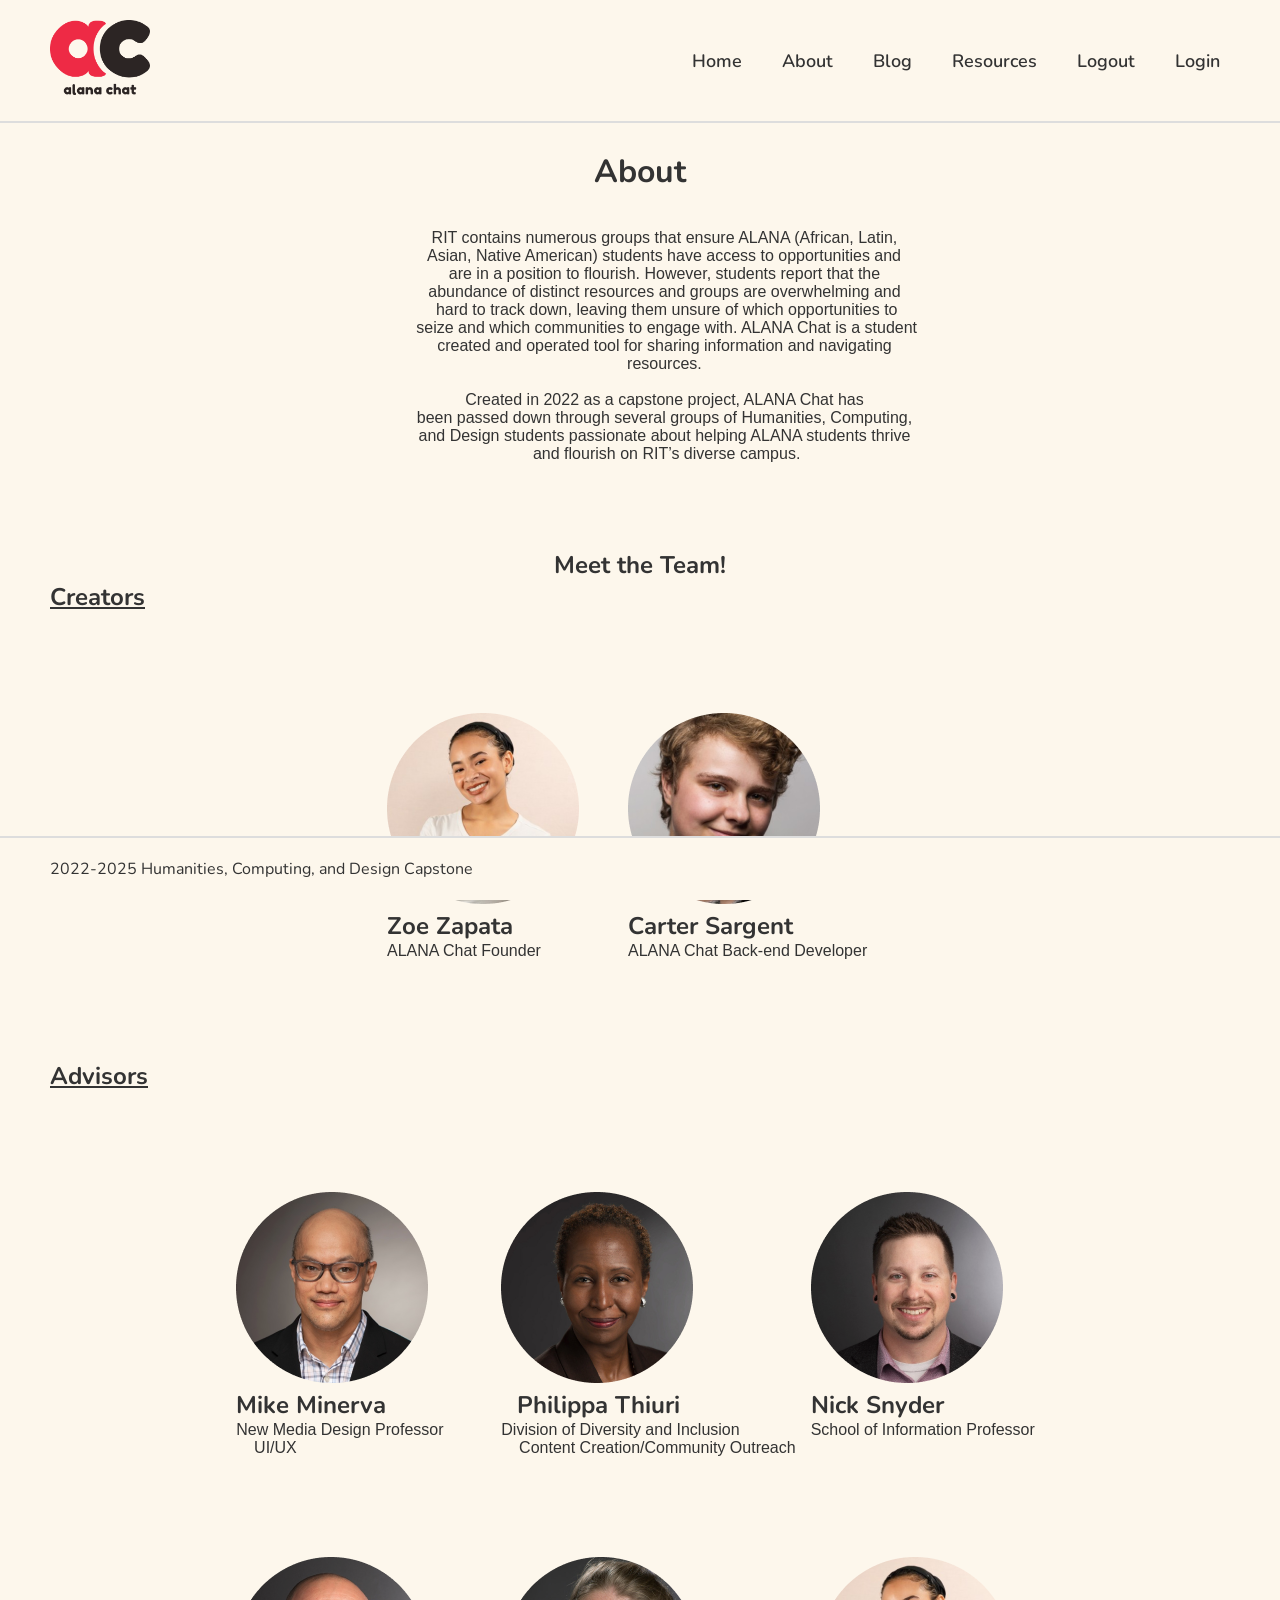
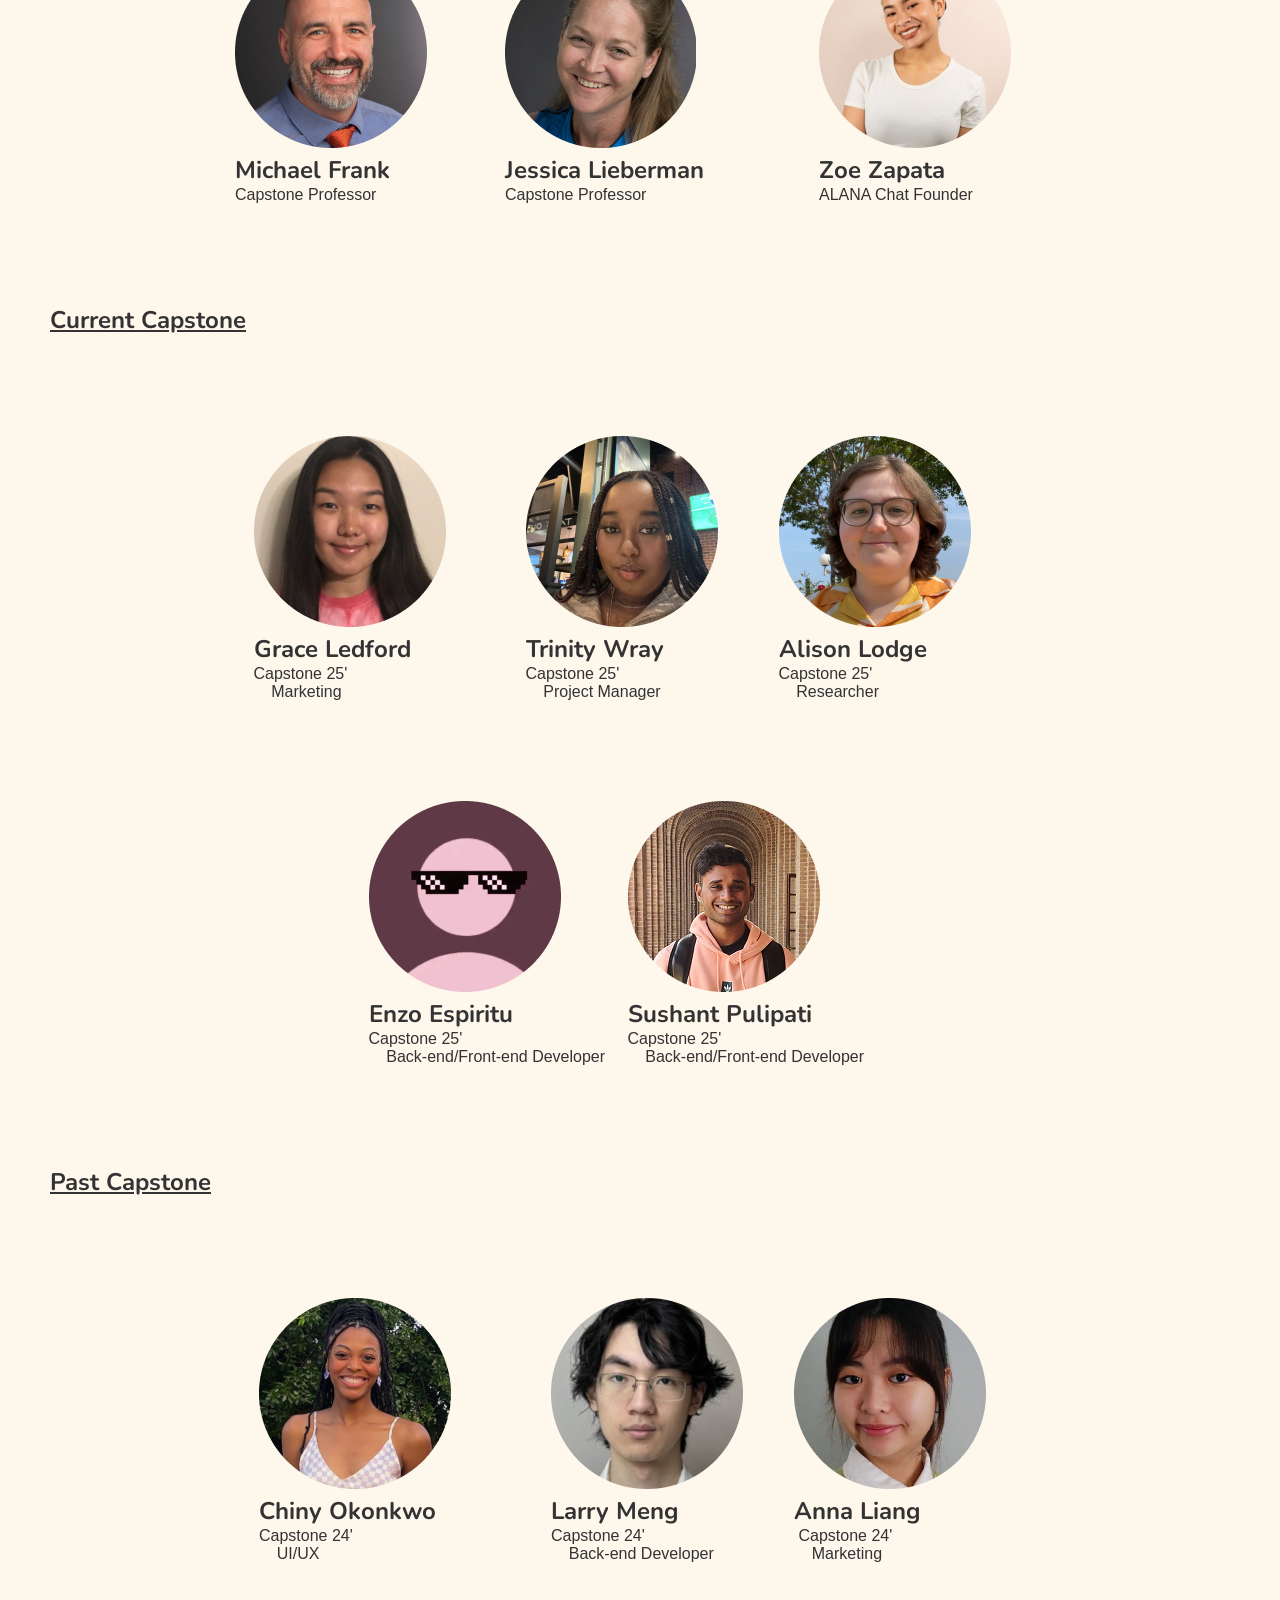
==== about.html @ 31219cce "adding working repository" ====
<!DOCTYPE html>
<html lang="en">
<head>
    <meta charset="UTF-8">
    <title>ALANA Chat: About</title>
    <link rel="stylesheet" href="assets/css/styles.css">
    <div id="header"></div>
    <script>
        fetch('header.php')
            .then(response => response.text())
            .then(data => document.getElementById('header').innerHTML = data);
    </script>
</head>

<body>
    <div class="about-top">

        <h1>About</h1>
        
        <pre><p>

            RIT contains numerous groups that ensure ALANA (African, Latin, 
            Asian, Native American) students have access to opportunities and 
            are in a position to flourish. However, students report that the 
            abundance of distinct resources and groups are overwhelming and 
            hard to track down, leaving them unsure of which opportunities to
             seize and which communities to engage with. ALANA Chat is a student 
            created and operated tool for sharing information and navigating 
            resources. </br>
            Created in 2022 as a capstone project, ALANA Chat has 
            been passed down through several groups of Humanities, Computing, 
            and Design students passionate about helping ALANA students thrive 
            and flourish on RIT’s diverse campus.

        </p></pre>

        <h2>
            Meet the Team!
        </h2>
    </div>

    <div class="about">
        <h2 id="headnames">Creators</h2>
        <div id="container">
            <div>
                <img src="assets/img/zoe.png" alt="Zoe Zapata">
                <h2>Zoe Zapata</h2>
                <pre>ALANA Chat Founder</pre>
            </div>
            <div>
                <img src="assets/img/carter.png" alt="Carter Sargent">
                <h2>Carter Sargent</h2>
                <pre>ALANA Chat Back-end Developer</pre>
            </div>
        </div>

        <h2 id="headnames">Advisors</h2>
        <div id="container">
            <div>
                <img src="assets/img/minerva.png" alt="Mike Minerva">
                <h2>Mike Minerva</h2>
                <pre>New Media Design Professor
    UI/UX</pre>
            </div>

            <div>
                <img src="assets/img/thiuri.png" alt="Philippa Thiuri">
                <h2>Philippa Thiuri</h2>
                <pre>Division of Diversity and Inclusion
    Content Creation/Community Outreach</pre>
            </div>

            <div>
                <img src="assets/img/snyder.png" alt="Nick Snyder">
                <h2>Nick Snyder</h2>
                <pre>School of Information Professor</pre>
            </div>
            
        </div>

        <div id="container">
            <div>
                <img src="assets/img/frank.png" alt="Michael Frank">
                <h2>Michael Frank</h2>
                <pre>Capstone Professor</pre>
            </div>

            <div>
                <img src="assets/img/jess.png" alt="Jessica Lieberman">
                <h2>Jessica Lieberman</h2>
                <pre>Capstone Professor</pre>
            </div>

            <div>
                <img src="assets/img/zoe.png" alt="Zoe Zapata">
                <h2>Zoe Zapata</h2>
                <pre>ALANA Chat Founder</pre>
            </div>
        </div>

        <h2 id="headnames">Current Capstone</h2>
        <div id="container">
            <div>
                <img src="assets/img/grace.png" alt="Grace Ledford">
                <h2>Grace Ledford</h2>
                <pre>Capstone 25'
    Marketing</pre>
            </div>

            <div>
                <img src="assets/img/rin.png" alt="Trinity Wray">
                <h2>Trinity Wray</h2>
                <pre>Capstone 25'
    Project Manager</pre>
            </div>

            <div>
                <img src="assets/img/ali.png" alt="Alison Lodge">
                <h2>Alison Lodge</h2>
                <pre>Capstone 25'
    Researcher</pre>
            </div>
        </div>

        <div id="container">
            <div>
                <img src="assets/img/filler.png" alt="filler">
                <h2>Enzo Espiritu</h2>
                <pre>Capstone 25'
    Back-end/Front-end Developer</pre>
            </div>
            
            <div>
                <img src="assets/img/sushant.png" alt="filler">
                <h2>Sushant Pulipati</h2>
                <pre>Capstone 25'
    Back-end/Front-end Developer</pre>
            </div>
        </div>

        <h2 id="headnames">Past Capstone</h2>
        <div id="container">
            <div>
                <img src="assets/img/chiny.png" alt="Chiny Okonkwo">
                <h2>Chiny Okonkwo</h2>
                <pre>Capstone 24'
    UI/UX</pre>
            </div>
            <div>
                <img src="assets/img/larry.png" alt="Larry Meng">
                <h2>Larry Meng</h2>
                <pre>Capstone 24'
    Back-end Developer</pre>
            </div>
            <div> 
                <img src="assets/img/anna.png" alt="Anna Liang">
                <h2>Anna Liang</h2>
                <pre> Capstone 24'
    Marketing</pre>
            </div>
        </div>
    </div>
</body>
    <!-- Footer -->
    <div id="footer"></div>
    <script>
        fetch('footer.html')
            .then(response => response.text())
            .then(data => document.getElementById('footer').innerHTML = data);
    </script>
</html>
---- assets/css/styles.css ----
/* Import Nunito Font */
@import url('https://fonts.googleapis.com/css2?family=Nunito:wght@300;400;600;700&display=swap');

/* Reset Styles */
* {
    margin: 0;
    padding: 0;
    box-sizing: border-box;
}

body {
    font-family: 'Nunito', sans-serif;
    background-color: #fdf7ec;
    color: #333;
    display: flex;
    flex-direction: column;
    min-height: 100vh;
}

/* Background Layer */
.background {
    position: absolute;
    top: 0;
    left: 0;
    width: 100%;
    height: 100vh;
    background-image: url('../img/background.jpg');
    background-repeat: no-repeat;
    background-size: cover;
    background-position: center;
    z-index: -1;
}

/* Header & Footer Styles */
header, footer {
    display: flex;
    justify-content: space-between;
    align-items: center;
    padding: 20px 50px;
    background-color: #fdf7ec;
    width: 100%;
    position: fixed;
    z-index: 1000;
}

header {
    top: 0;
    border-bottom: 2px solid #ddd;
}

footer {
    bottom: 0;
    border-top: 2px solid #ddd;
}

/* Logo Styling */
.logo {
    max-width: 150px;
}

.logo img {
    width: 100px;
    height: auto;
}

/* Navigation Styles */
nav ul, .footer-nav ul {
    list-style: none;
    display: flex;
    gap: 20px;
    margin: 0;
    padding: 0;
}

nav ul li, .footer-nav ul li {
    display: inline;
}

nav ul li a, .footer-nav ul li a {
    text-decoration: none;
    color: #333;
    font-size: 18px;
    font-weight: 600;
    padding: 5px 10px;
    transition: color 0.3s;
}

nav ul li a.active, nav ul li a:hover, .footer-nav ul li a:hover {
    color: #e63946;
    border-bottom: 2px solid #e63946;
}

/* Intro Section */
.intro {
    display: flex;
    flex-direction: column;
    align-items: center;
    justify-content: center;
    text-align: center;
    height: 75vh;
    color: white;
    position: relative;
    z-index: 2;
    background: transparent;
}

.intro h1 {
    font-size: 48px;
    font-weight: 700;
    color: #ee2a45;
}

.intro p {
    font-size: 20px;
    margin-bottom: 20px;
    font-weight: 400;
}

.intro button {
    background-color: #e63946;
    color: white;
    border: none;
    padding: 12px 24px;
    font-size: 18px;
    cursor: pointer;
    border-radius: 5px;
    transition: background 0.3s;
}

.intro button:hover {
    background-color: #c92d36;
}

/* Explore Resources Section */
.section-white {
    background-color: #fdf7ec;
    padding: 120px 15%;
    text-align: center;
    box-shadow: 0px 4px 10px rgba(0, 0, 0, 0.1);
}

.section-white p {
    font-size: 20px;
    line-height: 1.8;
    max-width: 900px;
    text-align: left;
    margin: 0 auto 30px auto;
}

.section-white button {
    background-color: darkorange;
    color: white;
    border: none;
    padding: 15px 30px;
    text-align: left;
    font-size: 20px;
    font-weight: 600;
    cursor: pointer;
    border-readius: 10px;
    transition: background 0.3s;
}

.section-white button:hover {
    background-color: #e76a3f;
}

/* Section Styling */
.section-block {
    display: flex;
    justify-content: space-between;
    padding: 120px 10%;
    text-align: left;
    background: linear-gradient(90deg, #C34A8D, #F98D32); /* Smooth transition */
    margin-bottom: 50px;
}


.section-block .text-box {
    flex: 1;
    max-width: 500px;
    padding: 40px;
    color: white;
}

.section-block h2 {
    font-size: 28px;
    font-weight: 700;
    margin-bottom: 15px;
}

.section-block p {
    font-size: 18px;
    line-height: 1.8;
}

/* Add Resource Section */
.add-resource-section {
    background-color: #fdf7ec;
    text-align: center;
    padding: 100px 15%;
}

.add-resource-section h3 {
    font-size: 32px;
    font-weight: 700;
    color: #773b62;
    margin-bottom: 20px;
}

.add-resource-section button {
    background-color: darkorange;
    color: white;
    border: none;
    padding: 15px 30px;
    text-align: left;
    font-size: 20px;
    font-weight: 600;
    cursor: pointer;
    border-radius: 10px;
    transition: background 0.3s;
}

.add-resource-section button:hover {
    background-color: #e76a3f;
    transform: scale(1.05);
}

/* Info Section */
.info-section {
    display: flex;
    justify-content: space-between;
    padding: 120px 10%;
    background-color: #fdf7ec;
    gap: 50px;
}

.info-box {
    flex: 1;
    max-width: 600px;
}

.info-box h2 {
    font-size: 32px;
    font-weight: 700;
    color: #773b62;
    margin-bottom: 15px;
}

.info-box p {
    font-size: 18px;
    line-height: 1.8;
    color: #333;
}

/*About page styling*/
.about-top {
    position: relative;
    top: 150px;
}

.about-top h1, h2, pre {
    text-align: center;
}

.about-top pre{
    font-family: 'Franklin Gothic Medium', 'Arial Narrow', Arial, sans-serif;
}

.about {
    position: relative;
    top: 100px;
}

.about h1, h2 {
    padding: 50px;
}

.about h2 {
    position: relative;
    top: -50px;
    left: -50px;
}

.about pre {
    position: relative;
    top: -100px;
    font-family: 'Franklin Gothic Medium', 'Arial Narrow', Arial, sans-serif;
    text-align: left;
}

.about image {
    position: relative;
    top: -50px;
    left: 500px;
}

#container {
    justify-content: center;
    gap: 15px;
    display: flex;
    flex-wrap: wrap;
 }

 #headnames {
    text-align: left;
    padding-left: 100px;
    text-decoration-line: underline;
 }
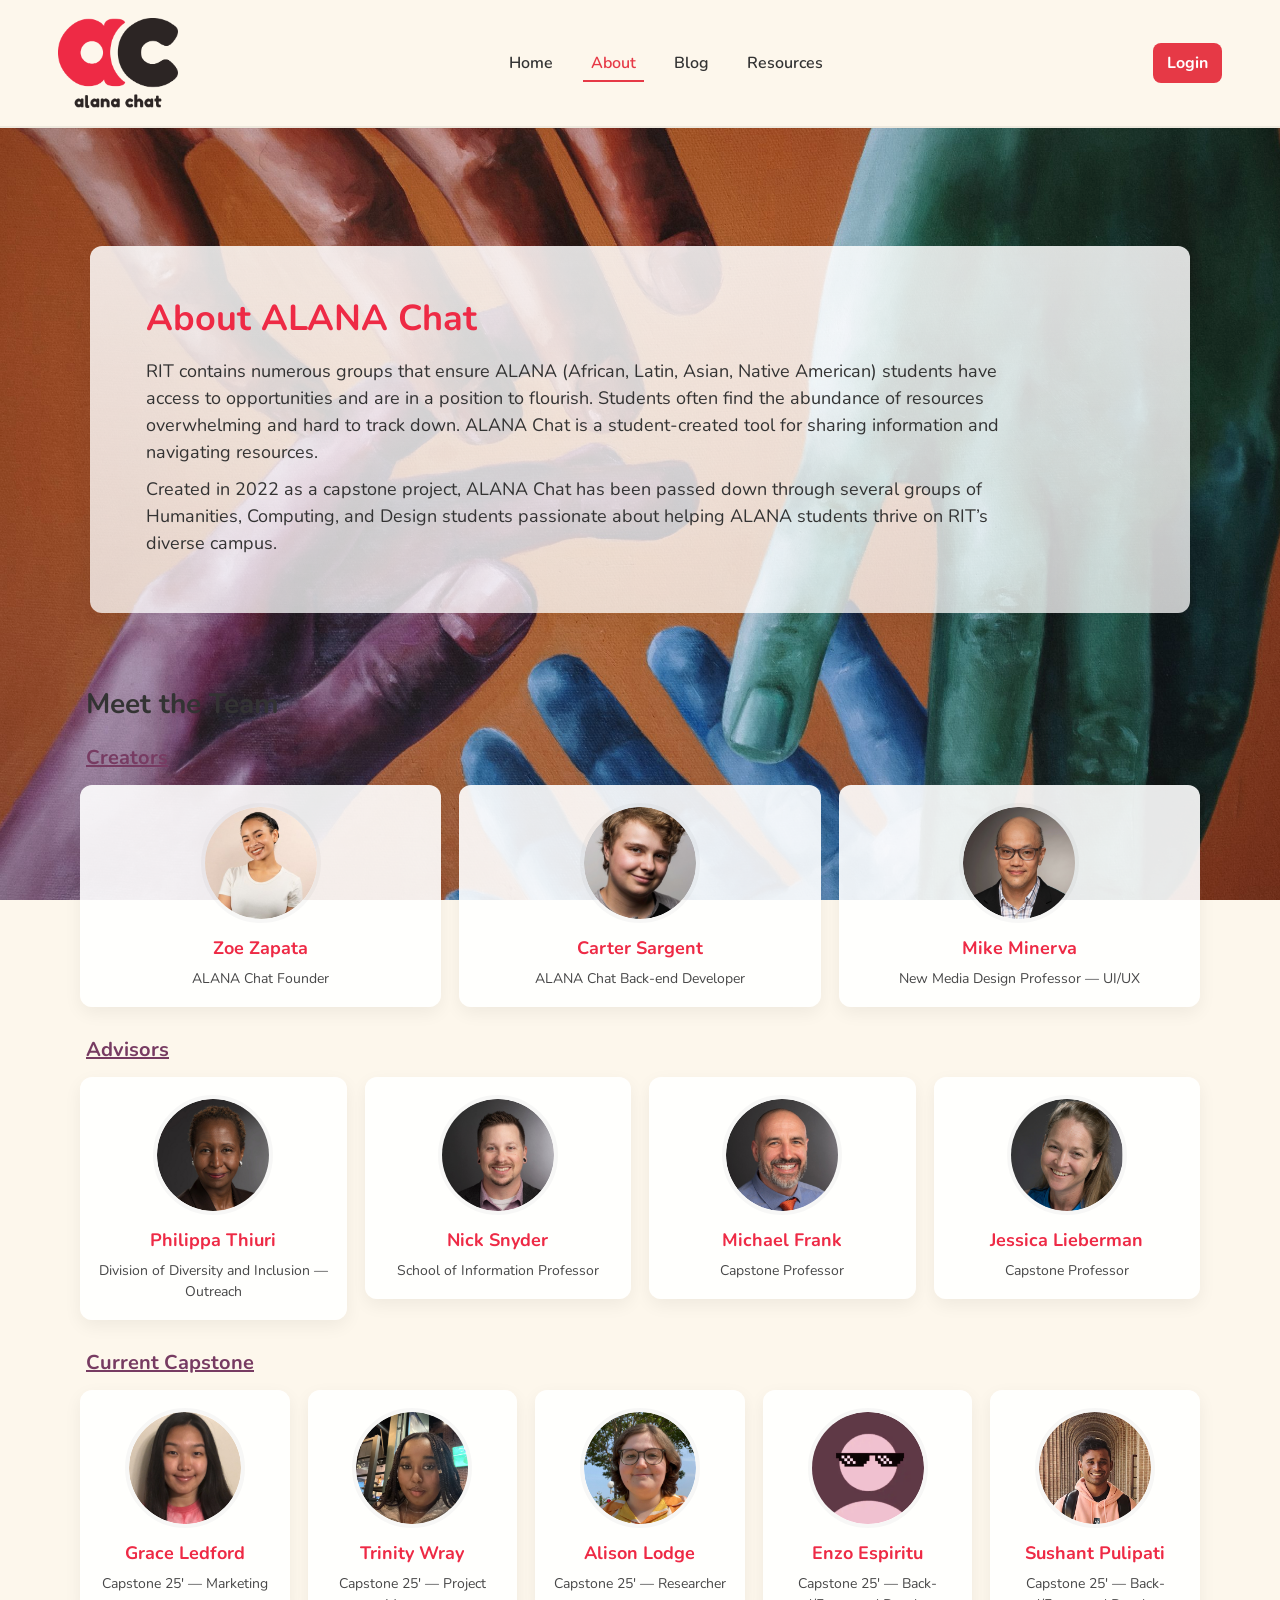
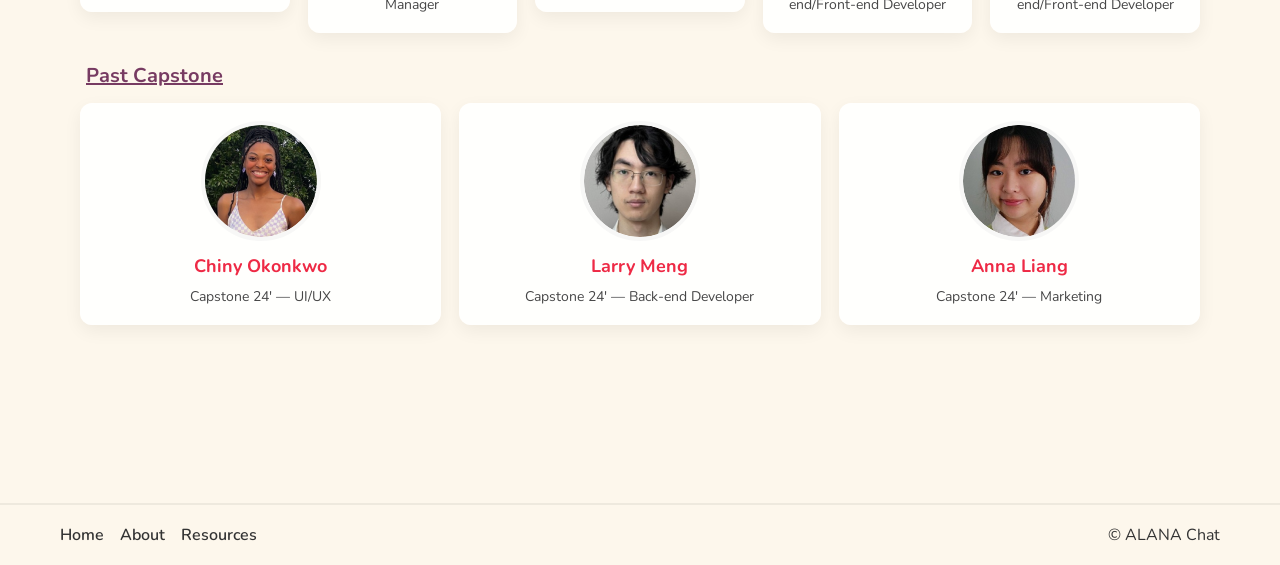
==== commit a951e234: "redesigning about page" ====
--- a/about.html
+++ b/about.html
@@ -1,171 +1,211 @@
 <!DOCTYPE html>
 <html lang="en">
 <head>
-    <meta charset="UTF-8">
-    <title>ALANA Chat: About</title>
-    <link rel="stylesheet" href="assets/css/styles.css">
-    <div id="header"></div>
-    <script>
-        fetch('header.php')
-            .then(response => response.text())
-            .then(data => document.getElementById('header').innerHTML = data);
-    </script>
+  <meta charset="utf-8" />
+  <meta name="viewport" content="width=device-width,initial-scale=1" />
+  <title>ALANA Chat · About</title>
+  <link rel="stylesheet" href="assets/css/styles.css" />
 </head>
 
 <body>
-    <div class="about-top">
-
-        <h1>About</h1>
-        
-        <pre><p>
-
-            RIT contains numerous groups that ensure ALANA (African, Latin, 
-            Asian, Native American) students have access to opportunities and 
-            are in a position to flourish. However, students report that the 
-            abundance of distinct resources and groups are overwhelming and 
-            hard to track down, leaving them unsure of which opportunities to
-             seize and which communities to engage with. ALANA Chat is a student 
-            created and operated tool for sharing information and navigating 
-            resources. </br>
-            Created in 2022 as a capstone project, ALANA Chat has 
-            been passed down through several groups of Humanities, Computing, 
-            and Design students passionate about helping ALANA students thrive 
-            and flourish on RIT’s diverse campus.
-
-        </p></pre>
-
-        <h2>
-            Meet the Team!
-        </h2>
+  <!-- Header (kept as dynamic include) -->
+  <header class="site-header" role="banner">
+    <div class="header-inner">
+      <div class="logo">
+        <img src="assets/img/logo.png" alt="ALANA Chat logo" />
+      </div>
+
+      <nav class="main-nav" role="navigation" aria-label="Main">
+        <ul>
+          <li><a href="index.html">Home</a></li>
+          <li><a class="active" href="about.html">About</a></li>
+          <li><a href="blog.html">Blog</a></li>
+          <li><a href="resources.html">Resources</a></li>
+        </ul>
+      </nav>
+
+      <div class="header-actions">
+        <a class="btn-login" href="login.html">Login</a>
+      </div>
     </div>
-
-    <div class="about">
-        <h2 id="headnames">Creators</h2>
-        <div id="container">
-            <div>
-                <img src="assets/img/zoe.png" alt="Zoe Zapata">
-                <h2>Zoe Zapata</h2>
-                <pre>ALANA Chat Founder</pre>
-            </div>
-            <div>
-                <img src="assets/img/carter.png" alt="Carter Sargent">
-                <h2>Carter Sargent</h2>
-                <pre>ALANA Chat Back-end Developer</pre>
-            </div>
-        </div>
-
-        <h2 id="headnames">Advisors</h2>
-        <div id="container">
-            <div>
-                <img src="assets/img/minerva.png" alt="Mike Minerva">
-                <h2>Mike Minerva</h2>
-                <pre>New Media Design Professor
-    UI/UX</pre>
-            </div>
-
-            <div>
-                <img src="assets/img/thiuri.png" alt="Philippa Thiuri">
-                <h2>Philippa Thiuri</h2>
-                <pre>Division of Diversity and Inclusion
-    Content Creation/Community Outreach</pre>
-            </div>
-
-            <div>
-                <img src="assets/img/snyder.png" alt="Nick Snyder">
-                <h2>Nick Snyder</h2>
-                <pre>School of Information Professor</pre>
-            </div>
-            
-        </div>
-
-        <div id="container">
-            <div>
-                <img src="assets/img/frank.png" alt="Michael Frank">
-                <h2>Michael Frank</h2>
-                <pre>Capstone Professor</pre>
-            </div>
-
-            <div>
-                <img src="assets/img/jess.png" alt="Jessica Lieberman">
-                <h2>Jessica Lieberman</h2>
-                <pre>Capstone Professor</pre>
-            </div>
-
-            <div>
-                <img src="assets/img/zoe.png" alt="Zoe Zapata">
-                <h2>Zoe Zapata</h2>
-                <pre>ALANA Chat Founder</pre>
-            </div>
-        </div>
-
-        <h2 id="headnames">Current Capstone</h2>
-        <div id="container">
-            <div>
-                <img src="assets/img/grace.png" alt="Grace Ledford">
-                <h2>Grace Ledford</h2>
-                <pre>Capstone 25'
-    Marketing</pre>
-            </div>
-
-            <div>
-                <img src="assets/img/rin.png" alt="Trinity Wray">
-                <h2>Trinity Wray</h2>
-                <pre>Capstone 25'
-    Project Manager</pre>
-            </div>
-
-            <div>
-                <img src="assets/img/ali.png" alt="Alison Lodge">
-                <h2>Alison Lodge</h2>
-                <pre>Capstone 25'
-    Researcher</pre>
-            </div>
-        </div>
-
-        <div id="container">
-            <div>
-                <img src="assets/img/filler.png" alt="filler">
-                <h2>Enzo Espiritu</h2>
-                <pre>Capstone 25'
-    Back-end/Front-end Developer</pre>
-            </div>
-            
-            <div>
-                <img src="assets/img/sushant.png" alt="filler">
-                <h2>Sushant Pulipati</h2>
-                <pre>Capstone 25'
-    Back-end/Front-end Developer</pre>
-            </div>
-        </div>
-
-        <h2 id="headnames">Past Capstone</h2>
-        <div id="container">
-            <div>
-                <img src="assets/img/chiny.png" alt="Chiny Okonkwo">
-                <h2>Chiny Okonkwo</h2>
-                <pre>Capstone 24'
-    UI/UX</pre>
-            </div>
-            <div>
-                <img src="assets/img/larry.png" alt="Larry Meng">
-                <h2>Larry Meng</h2>
-                <pre>Capstone 24'
-    Back-end Developer</pre>
-            </div>
-            <div> 
-                <img src="assets/img/anna.png" alt="Anna Liang">
-                <h2>Anna Liang</h2>
-                <pre> Capstone 24'
-    Marketing</pre>
-            </div>
-        </div>
+  </header>
+
+  <!-- Decorative background layer (keeps existing background image) -->
+  <div class="background" aria-hidden="true"></div>
+
+  <!-- Main content -->
+  <main id="main" class="site-main" role="main">
+    <!-- Hero / Intro -->
+    <section class="about-hero">
+      <div class="hero-inner">
+        <h1>About ALANA Chat</h1>
+        <p class="lead">
+          RIT contains numerous groups that ensure ALANA (African, Latin, Asian,
+          Native American) students have access to opportunities and are in a
+          position to flourish. Students often find the abundance of resources
+          overwhelming and hard to track down. ALANA Chat is a student-created
+          tool for sharing information and navigating resources.
+        </p>
+        <p class="lead small">
+          Created in 2022 as a capstone project, ALANA Chat has been passed down
+          through several groups of Humanities, Computing, and Design students
+          passionate about helping ALANA students thrive on RIT’s diverse campus.
+        </p>
+      </div>
+    </section>
+
+    <!-- Meet the Team -->
+    <section class="team-section" aria-labelledby="meet-team">
+      <div class="section-inner">
+        <h2 id="meet-team">Meet the Team</h2>
+
+        <!-- Creators -->
+        <div class="team-group">
+          <h3 class="group-title">Creators</h3>
+          <div class="cards-grid">
+            <article class="profile-card">
+              <img src="assets/img/zoe.png" alt="Zoe Zapata" />
+              <h4>Zoe Zapata</h4>
+              <p class="role">ALANA Chat Founder</p>
+            </article>
+
+            <article class="profile-card">
+              <img src="assets/img/carter.png" alt="Carter Sargent" />
+              <h4>Carter Sargent</h4>
+              <p class="role">ALANA Chat Back-end Developer</p>
+            </article>
+
+            <article class="profile-card">
+              <img src="assets/img/minerva.png" alt="Mike Minerva" />
+              <h4>Mike Minerva</h4>
+              <p class="role">New Media Design Professor — UI/UX</p>
+            </article>
+          </div>
+        </div>
+
+        <!-- Advisors -->
+        <div class="team-group">
+          <h3 class="group-title">Advisors</h3>
+          <div class="cards-grid">
+            <article class="profile-card">
+              <img src="assets/img/thiuri.png" alt="Philippa Thiuri" />
+              <h4>Philippa Thiuri</h4>
+              <p class="role">Division of Diversity and Inclusion — Outreach</p>
+            </article>
+
+            <article class="profile-card">
+              <img src="assets/img/snyder.png" alt="Nick Snyder" />
+              <h4>Nick Snyder</h4>
+              <p class="role">School of Information Professor</p>
+            </article>
+
+            <article class="profile-card">
+              <img src="assets/img/frank.png" alt="Michael Frank" />
+              <h4>Michael Frank</h4>
+              <p class="role">Capstone Professor</p>
+            </article>
+
+            <article class="profile-card">
+              <img src="assets/img/jess.png" alt="Jessica Lieberman" />
+              <h4>Jessica Lieberman</h4>
+              <p class="role">Capstone Professor</p>
+            </article>
+          </div>
+        </div>
+
+        <!-- Current Capstone -->
+        <div class="team-group">
+          <h3 class="group-title">Current Capstone</h3>
+          <div class="cards-grid">
+            <article class="profile-card">
+              <img src="assets/img/grace.png" alt="Grace Ledford" />
+              <h4>Grace Ledford</h4>
+              <p class="role">Capstone 25' — Marketing</p>
+            </article>
+
+            <article class="profile-card">
+              <img src="assets/img/rin.png" alt="Trinity Wray" />
+              <h4>Trinity Wray</h4>
+              <p class="role">Capstone 25' — Project Manager</p>
+            </article>
+
+            <article class="profile-card">
+              <img src="assets/img/ali.png" alt="Alison Lodge" />
+              <h4>Alison Lodge</h4>
+              <p class="role">Capstone 25' — Researcher</p>
+            </article>
+
+            <article class="profile-card">
+              <img src="assets/img/filler.png" alt="Enzo Espiritu" />
+              <h4>Enzo Espiritu</h4>
+              <p class="role">Capstone 25' — Back-end/Front-end Developer</p>
+            </article>
+
+            <article class="profile-card">
+              <img src="assets/img/sushant.png" alt="Sushant Pulipati" />
+              <h4>Sushant Pulipati</h4>
+              <p class="role">Capstone 25' — Back-end/Front-end Developer</p>
+            </article>
+          </div>
+        </div>
+
+        <!-- Past Capstone -->
+        <div class="team-group">
+          <h3 class="group-title">Past Capstone</h3>
+          <div class="cards-grid">
+            <article class="profile-card">
+              <img src="assets/img/chiny.png" alt="Chiny Okonkwo" />
+              <h4>Chiny Okonkwo</h4>
+              <p class="role">Capstone 24' — UI/UX</p>
+            </article>
+
+            <article class="profile-card">
+              <img src="assets/img/larry.png" alt="Larry Meng" />
+              <h4>Larry Meng</h4>
+              <p class="role">Capstone 24' — Back-end Developer</p>
+            </article>
+
+            <article class="profile-card">
+              <img src="assets/img/anna.png" alt="Anna Liang" />
+              <h4>Anna Liang</h4>
+              <p class="role">Capstone 24' — Marketing</p>
+            </article>
+          </div>
+        </div>
+      </div>
+    </section>
+  </main>
+
+  <!-- Footer (kept as dynamic include) -->
+  <footer class="site-footer" role="contentinfo">
+    <div class="footer-inner">
+      <nav class="footer-nav" aria-label="Footer">
+        <ul>
+          <li><a href="index.html">Home</a></li>
+          <li><a href="about.html">About</a></li>
+          <li><a href="resources.html">Resources</a></li>
+        </ul>
+      </nav>
+      <p class="copyright">© ALANA Chat</p>
     </div>
+  </footer>
+
+  <!-- Dynamic includes (kept as original approach) -->
+  <script>
+    fetch('header.php')
+      .then(r => r.text())
+      .then(html => {
+        /* If you want to keep server-side header include, you can remove the static header above.
+           This script is left intentionally to match your original approach. */
+      });
+  </script>
+
+  <script>
+    fetch('footer.html')
+      .then(r => r.text())
+      .then(html => {
+        /* same note as header */
+      });
+  </script>
 </body>
-    <!-- Footer -->
-    <div id="footer"></div>
-    <script>
-        fetch('footer.html')
-            .then(response => response.text())
-            .then(data => document.getElementById('footer').innerHTML = data);
-    </script>
 </html>
--- a/assets/css/styles.css
+++ b/assets/css/styles.css
@@ -1,308 +1,200 @@
 /* Import Nunito Font */
 @import url('https://fonts.googleapis.com/css2?family=Nunito:wght@300;400;600;700&display=swap');
 
-/* Reset Styles */
-* {
-    margin: 0;
-    padding: 0;
-    box-sizing: border-box;
-}
-
-body {
-    font-family: 'Nunito', sans-serif;
-    background-color: #fdf7ec;
-    color: #333;
-    display: flex;
-    flex-direction: column;
-    min-height: 100vh;
-}
-
-/* Background Layer */
-.background {
-    position: absolute;
-    top: 0;
-    left: 0;
-    width: 100%;
-    height: 100vh;
-    background-image: url('../img/background.jpg');
-    background-repeat: no-repeat;
-    background-size: cover;
-    background-position: center;
-    z-index: -1;
-}
-
-/* Header & Footer Styles */
-header, footer {
-    display: flex;
-    justify-content: space-between;
-    align-items: center;
-    padding: 20px 50px;
-    background-color: #fdf7ec;
-    width: 100%;
-    position: fixed;
-    z-index: 1000;
-}
-
-header {
-    top: 0;
-    border-bottom: 2px solid #ddd;
-}
-
-footer {
-    bottom: 0;
-    border-top: 2px solid #ddd;
-}
-
-/* Logo Styling */
-.logo {
-    max-width: 150px;
-}
-
-.logo img {
-    width: 100px;
-    height: auto;
-}
-
-/* Navigation Styles */
-nav ul, .footer-nav ul {
-    list-style: none;
-    display: flex;
-    gap: 20px;
-    margin: 0;
-    padding: 0;
-}
-
-nav ul li, .footer-nav ul li {
-    display: inline;
-}
-
-nav ul li a, .footer-nav ul li a {
-    text-decoration: none;
-    color: #333;
-    font-size: 18px;
-    font-weight: 600;
-    padding: 5px 10px;
-    transition: color 0.3s;
-}
-
-nav ul li a.active, nav ul li a:hover, .footer-nav ul li a:hover {
-    color: #e63946;
-    border-bottom: 2px solid #e63946;
-}
-
-/* Intro Section */
-.intro {
-    display: flex;
-    flex-direction: column;
-    align-items: center;
-    justify-content: center;
-    text-align: center;
-    height: 75vh;
-    color: white;
-    position: relative;
-    z-index: 2;
-    background: transparent;
-}
-
-.intro h1 {
-    font-size: 48px;
-    font-weight: 700;
-    color: #ee2a45;
-}
-
-.intro p {
-    font-size: 20px;
-    margin-bottom: 20px;
-    font-weight: 400;
-}
-
-.intro button {
-    background-color: #e63946;
-    color: white;
-    border: none;
-    padding: 12px 24px;
-    font-size: 18px;
-    cursor: pointer;
-    border-radius: 5px;
-    transition: background 0.3s;
-}
-
-.intro button:hover {
-    background-color: #c92d36;
-}
-
-/* Explore Resources Section */
-.section-white {
-    background-color: #fdf7ec;
-    padding: 120px 15%;
-    text-align: center;
-    box-shadow: 0px 4px 10px rgba(0, 0, 0, 0.1);
-}
-
-.section-white p {
-    font-size: 20px;
-    line-height: 1.8;
-    max-width: 900px;
-    text-align: left;
-    margin: 0 auto 30px auto;
-}
-
-.section-white button {
-    background-color: darkorange;
-    color: white;
-    border: none;
-    padding: 15px 30px;
-    text-align: left;
-    font-size: 20px;
-    font-weight: 600;
-    cursor: pointer;
-    border-readius: 10px;
-    transition: background 0.3s;
-}
-
-.section-white button:hover {
-    background-color: #e76a3f;
-}
-
-/* Section Styling */
-.section-block {
-    display: flex;
-    justify-content: space-between;
-    padding: 120px 10%;
-    text-align: left;
-    background: linear-gradient(90deg, #C34A8D, #F98D32); /* Smooth transition */
-    margin-bottom: 50px;
-}
-
-
-.section-block .text-box {
-    flex: 1;
-    max-width: 500px;
-    padding: 40px;
-    color: white;
-}
-
-.section-block h2 {
-    font-size: 28px;
-    font-weight: 700;
-    margin-bottom: 15px;
-}
-
-.section-block p {
-    font-size: 18px;
-    line-height: 1.8;
-}
-
-/* Add Resource Section */
-.add-resource-section {
-    background-color: #fdf7ec;
-    text-align: center;
-    padding: 100px 15%;
-}
-
-.add-resource-section h3 {
-    font-size: 32px;
-    font-weight: 700;
-    color: #773b62;
-    margin-bottom: 20px;
-}
-
-.add-resource-section button {
-    background-color: darkorange;
-    color: white;
-    border: none;
-    padding: 15px 30px;
-    text-align: left;
-    font-size: 20px;
-    font-weight: 600;
-    cursor: pointer;
-    border-radius: 10px;
-    transition: background 0.3s;
-}
-
-.add-resource-section button:hover {
-    background-color: #e76a3f;
-    transform: scale(1.05);
-}
-
-/* Info Section */
-.info-section {
-    display: flex;
-    justify-content: space-between;
-    padding: 120px 10%;
-    background-color: #fdf7ec;
-    gap: 50px;
-}
-
-.info-box {
-    flex: 1;
-    max-width: 600px;
-}
-
-.info-box h2 {
-    font-size: 32px;
-    font-weight: 700;
-    color: #773b62;
-    margin-bottom: 15px;
-}
-
-.info-box p {
-    font-size: 18px;
-    line-height: 1.8;
-    color: #333;
-}
-
-/*About page styling*/
-.about-top {
-    position: relative;
-    top: 150px;
-}
-
-.about-top h1, h2, pre {
-    text-align: center;
-}
-
-.about-top pre{
-    font-family: 'Franklin Gothic Medium', 'Arial Narrow', Arial, sans-serif;
-}
-
-.about {
-    position: relative;
-    top: 100px;
-}
-
-.about h1, h2 {
-    padding: 50px;
-}
-
-.about h2 {
-    position: relative;
-    top: -50px;
-    left: -50px;
-}
-
-.about pre {
-    position: relative;
-    top: -100px;
-    font-family: 'Franklin Gothic Medium', 'Arial Narrow', Arial, sans-serif;
-    text-align: left;
-}
-
-.about image {
-    position: relative;
-    top: -50px;
-    left: 500px;
-}
-
-#container {
-    justify-content: center;
-    gap: 15px;
-    display: flex;
-    flex-wrap: wrap;
- }
-
- #headnames {
-    text-align: left;
-    padding-left: 100px;
-    text-decoration-line: underline;
- }
+:root{
+  --bg: #fdf7ec; /* preserved */
+  --accent-1: #ee2a45; /* preserved */
+  --accent-2: #e63946; /* preserved */
+  --muted: #773b62; /* preserved */
+  --cta: darkorange; /* preserved */
+  --text: #333;
+}
+
+/* Reset */
+*{box-sizing:border-box;margin:0;padding:0}
+html,body{height:100%}
+body{
+  font-family:'Nunito',sans-serif;
+  background-color:var(--bg);
+  color:var(--text);
+  line-height:1.5;
+  -webkit-font-smoothing:antialiased;
+  -moz-osx-font-smoothing:grayscale;
+}
+
+/* Background illustration layer */
+.background{
+  position:fixed;
+  inset:0;
+  background-image: url('../img/background.jpg');
+  background-repeat:no-repeat;
+  background-size:cover;
+  background-position:center;
+  z-index:0;
+  opacity:0.95;
+}
+
+/* Header */
+.site-header{
+  position:sticky;
+  top:0;
+  z-index:1000;
+  background:var(--bg);
+  border-bottom:2px solid rgba(0,0,0,0.06);
+  box-shadow: 0 1px 0 rgba(0,0,0,0.02);
+}
+.header-inner{
+  max-width:1200px;
+  margin:0 auto;
+  display:flex;
+  align-items:center;
+  gap:24px;
+  padding:18px;
+  justify-content:space-between;
+}
+.logo img{width:120px;height:auto;display:block}
+
+/* Nav */
+.main-nav ul{
+  list-style:none;
+  display:flex;
+  gap:22px;
+  align-items:center;
+}
+.main-nav a{
+  text-decoration:none;
+  color:var(--text);
+  font-weight:600;
+  font-size:16px;
+  padding:6px 8px;
+  transition:color .2s, border-bottom .2s;
+}
+.main-nav a:hover,
+.main-nav a.active{
+  color:var(--accent-2);
+  border-bottom:2px solid var(--accent-2);
+}
+
+/* Login button */
+.header-actions .btn-login{
+  display:inline-block;
+  background:var(--accent-2);
+  color:#fff;
+  padding:8px 14px;
+  border-radius:8px;
+  text-decoration:none;
+  font-weight:700;
+  transition:background .2s, transform .08s;
+}
+.header-actions .btn-login:hover{background:#c92d36;transform:translateY(-1px)}
+
+/* Main content container */
+.site-main{position:relative;z-index:2;padding-top:28px;padding-bottom:80px}
+
+/* Hero / About intro */
+.about-hero{
+  max-width:1100px;
+  margin:90px auto 40px;
+  padding:36px;
+  background:linear-gradient(180deg, rgba(255,255,255,0.85), rgba(255,255,255,0.75));
+  border-radius:12px;
+  box-shadow:0 8px 30px rgba(0,0,0,0.06);
+}
+.hero-inner{padding:10px 20px}
+.about-hero h1{
+  color:var(--accent-1);
+  font-size:36px;
+  margin-bottom:12px;
+  font-weight:700;
+}
+.about-hero .lead{
+  color:var(--text);
+  font-size:18px;
+  margin-bottom:10px;
+  max-width:900px;
+}
+
+/* Team section */
+.team-section{max-width:1200px;margin:40px auto;padding:20px}
+.team-section .section-inner{padding:10px 20px}
+.team-section h2{
+  font-size:28px;
+  margin-bottom:18px;
+  text-align:left;
+  padding-left:6px;
+}
+
+/* Group title */
+.group-title{
+  font-size:20px;
+  color:var(--muted);
+  margin:18px 0 12px;
+  padding-left:6px;
+  text-decoration:underline;
+}
+
+/* Cards grid */
+.cards-grid{
+  display:grid;
+  grid-template-columns: repeat(auto-fit, minmax(200px, 1fr));
+  gap:18px;
+  align-items:start;
+  margin-bottom:28px;
+}
+
+/* Profile card */
+.profile-card{
+  background:rgba(255,255,255,0.9);
+  border-radius:12px;
+  padding:18px;
+  text-align:center;
+  box-shadow:0 6px 18px rgba(0,0,0,0.06);
+  transition:transform .18s, box-shadow .18s;
+}
+.profile-card:hover{transform:translateY(-6px);box-shadow:0 12px 30px rgba(0,0,0,0.09)}
+.profile-card img{
+  width:120px;
+  height:120px;
+  object-fit:cover;
+  border-radius:50%;
+  display:block;
+  margin:0 auto 12px;
+  border:4px solid rgba(0,0,0,0.03);
+}
+.profile-card h4{font-size:18px;color:var(--accent-1);margin-bottom:6px}
+.profile-card .role{font-size:14px;color:var(--text);opacity:0.9}
+
+/* Footer */
+.site-footer{
+  background:var(--bg);
+  border-top:2px solid rgba(0,0,0,0.06);
+  padding:18px 0;
+  position:relative;
+  z-index:2;
+}
+.footer-inner{
+  max-width:1200px;
+  margin:0 auto;
+  display:flex;
+  justify-content:space-between;
+  align-items:center;
+  padding:0 20px;
+}
+.footer-nav ul{display:flex;gap:16px;list-style:none}
+.footer-nav a{text-decoration:none;color:var(--text);font-weight:600}
+
+/* Responsive tweaks */
+@media (max-width:900px){
+  .header-inner{padding:12px}
+  .logo img{width:100px}
+  .about-hero h1{font-size:28px}
+  .about-hero .lead{font-size:16px}
+  .header-actions .btn-login{padding:7px 12px}
+}
+
+@media (max-width:560px){
+  .main-nav ul{display:none} /* keep header compact on small screens; replace with mobile nav if desired */
+  .header-inner{gap:12px}
+  .cards-grid{grid-template-columns:repeat(auto-fit,minmax(160px,1fr))}
+  .profile-card img{width:100px;height:100px}
+}
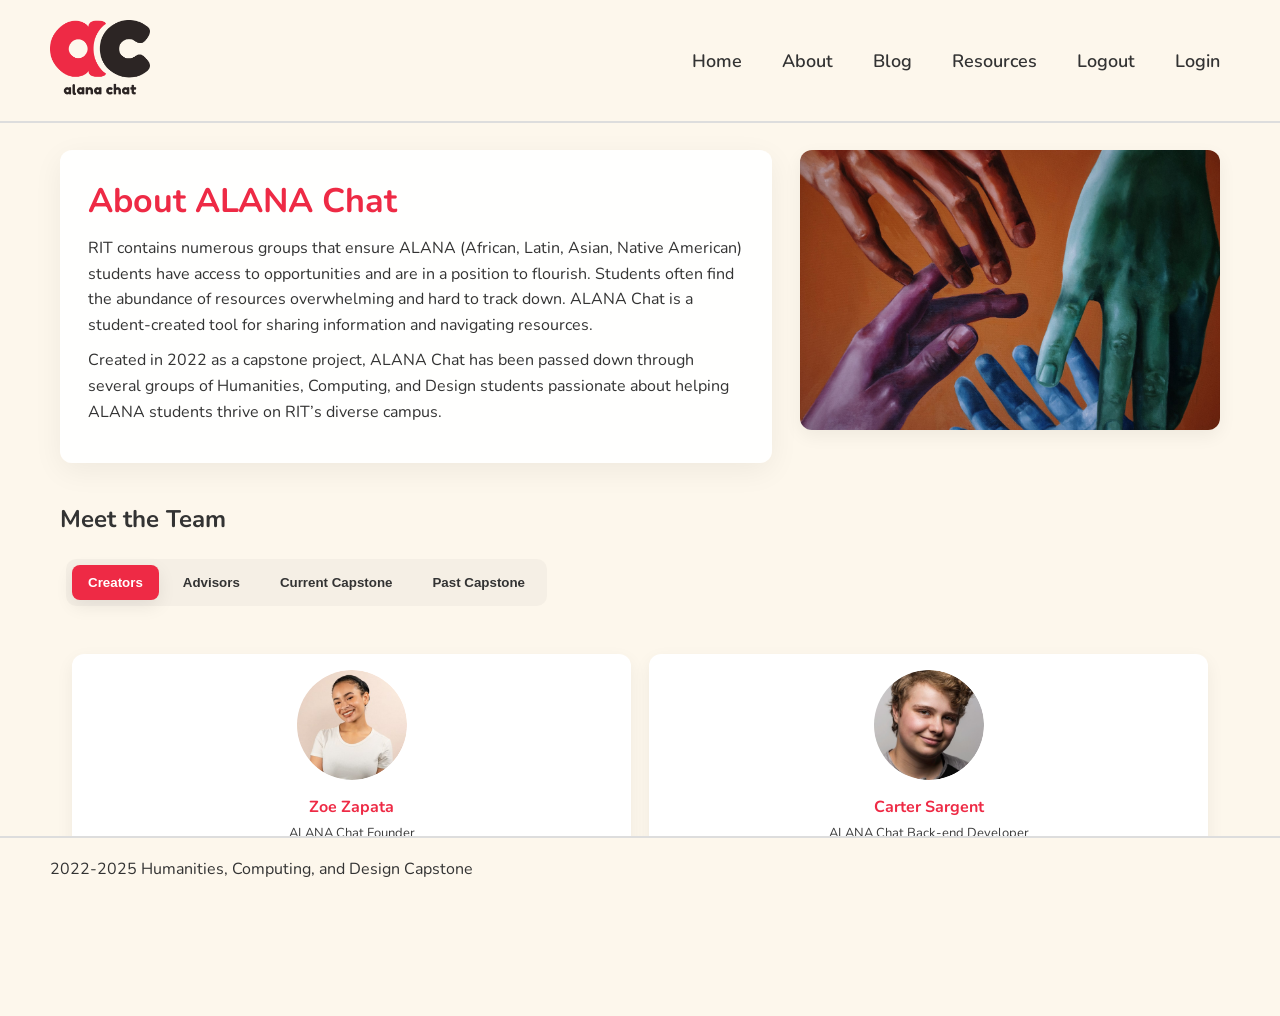
==== commit b9b96ff9: "redesigned about page, and implemented a local signup/login" ====
--- a/about.html
+++ b/about.html
@@ -4,208 +4,229 @@
   <meta charset="utf-8" />
   <meta name="viewport" content="width=device-width,initial-scale=1" />
   <title>ALANA Chat · About</title>
+
+  <!-- Global stylesheet (unchanged site-wide) -->
   <link rel="stylesheet" href="assets/css/styles.css" />
+
+  <!-- Page-specific stylesheet (scoped to .about-page) -->
+  <link rel="stylesheet" href="assets/css/about.css" />
 </head>
 
-<body>
-  <!-- Header (kept as dynamic include) -->
-  <header class="site-header" role="banner">
-    <div class="header-inner">
-      <div class="logo">
-        <img src="assets/img/logo.png" alt="ALANA Chat logo" />
-      </div>
-
-      <nav class="main-nav" role="navigation" aria-label="Main">
-        <ul>
-          <li><a href="index.html">Home</a></li>
-          <li><a class="active" href="about.html">About</a></li>
-          <li><a href="blog.html">Blog</a></li>
-          <li><a href="resources.html">Resources</a></li>
-        </ul>
-      </nav>
-
-      <div class="header-actions">
-        <a class="btn-login" href="login.html">Login</a>
-      </div>
-    </div>
-  </header>
-
-  <!-- Decorative background layer (keeps existing background image) -->
-  <div class="background" aria-hidden="true"></div>
-
-  <!-- Main content -->
-  <main id="main" class="site-main" role="main">
-    <!-- Hero / Intro -->
-    <section class="about-hero">
-      <div class="hero-inner">
+<body class="about-page">
+  <!-- Header include (keeps your header.php approach) -->
+  <div id="header"></div>
+  <script>
+    fetch('header.php')
+      .then(response => response.text())
+      .then(data => document.getElementById('header').innerHTML = data);
+  </script>
+
+  <main id="main" role="main">
+    <!-- Hero: text card and separate illustration card -->
+    <section class="about-hero container">
+      <div class="about-text-card">
         <h1>About ALANA Chat</h1>
-        <p class="lead">
+
+        <p>
           RIT contains numerous groups that ensure ALANA (African, Latin, Asian,
           Native American) students have access to opportunities and are in a
           position to flourish. Students often find the abundance of resources
           overwhelming and hard to track down. ALANA Chat is a student-created
           tool for sharing information and navigating resources.
         </p>
-        <p class="lead small">
+
+        <p>
           Created in 2022 as a capstone project, ALANA Chat has been passed down
           through several groups of Humanities, Computing, and Design students
           passionate about helping ALANA students thrive on RIT’s diverse campus.
         </p>
       </div>
+
+      <div class="about-illustration" aria-hidden="true">
+        <img src="assets/img/background.jpg" alt="" />
+      </div>
     </section>
 
     <!-- Meet the Team -->
-    <section class="team-section" aria-labelledby="meet-team">
-      <div class="section-inner">
-        <h2 id="meet-team">Meet the Team</h2>
-
-        <!-- Creators -->
-        <div class="team-group">
-          <h3 class="group-title">Creators</h3>
-          <div class="cards-grid">
-            <article class="profile-card">
-              <img src="assets/img/zoe.png" alt="Zoe Zapata" />
-              <h4>Zoe Zapata</h4>
-              <p class="role">ALANA Chat Founder</p>
-            </article>
-
-            <article class="profile-card">
-              <img src="assets/img/carter.png" alt="Carter Sargent" />
-              <h4>Carter Sargent</h4>
-              <p class="role">ALANA Chat Back-end Developer</p>
-            </article>
-
-            <article class="profile-card">
-              <img src="assets/img/minerva.png" alt="Mike Minerva" />
-              <h4>Mike Minerva</h4>
-              <p class="role">New Media Design Professor — UI/UX</p>
-            </article>
-          </div>
+    <section class="team-section container" aria-labelledby="meet-team">
+      <h2 id="meet-team">Meet the Team</h2>
+
+      <!-- Tabs: Creators, Advisors, Current Capstone, Past Capstone -->
+      <div class="team-tabs-wrap">
+        <div class="capstone-tabs" role="tablist" aria-label="Team tabs">
+          <button class="tab-btn active" data-target="tab-creators" role="tab" aria-selected="true">Creators</button>
+          <button class="tab-btn" data-target="tab-advisors" role="tab" aria-selected="false">Advisors</button>
+          <button class="tab-btn" data-target="tab-current" role="tab" aria-selected="false">Current Capstone</button>
+          <button class="tab-btn" data-target="tab-past" role="tab" aria-selected="false">Past Capstone</button>
         </div>
 
-        <!-- Advisors -->
-        <div class="team-group">
-          <h3 class="group-title">Advisors</h3>
-          <div class="cards-grid">
-            <article class="profile-card">
-              <img src="assets/img/thiuri.png" alt="Philippa Thiuri" />
-              <h4>Philippa Thiuri</h4>
-              <p class="role">Division of Diversity and Inclusion — Outreach</p>
-            </article>
-
-            <article class="profile-card">
-              <img src="assets/img/snyder.png" alt="Nick Snyder" />
-              <h4>Nick Snyder</h4>
-              <p class="role">School of Information Professor</p>
-            </article>
-
-            <article class="profile-card">
-              <img src="assets/img/frank.png" alt="Michael Frank" />
-              <h4>Michael Frank</h4>
-              <p class="role">Capstone Professor</p>
-            </article>
-
-            <article class="profile-card">
-              <img src="assets/img/jess.png" alt="Jessica Lieberman" />
-              <h4>Jessica Lieberman</h4>
-              <p class="role">Capstone Professor</p>
-            </article>
-          </div>
-        </div>
-
-        <!-- Current Capstone -->
-        <div class="team-group">
-          <h3 class="group-title">Current Capstone</h3>
-          <div class="cards-grid">
-            <article class="profile-card">
-              <img src="assets/img/grace.png" alt="Grace Ledford" />
-              <h4>Grace Ledford</h4>
-              <p class="role">Capstone 25' — Marketing</p>
-            </article>
-
-            <article class="profile-card">
-              <img src="assets/img/rin.png" alt="Trinity Wray" />
-              <h4>Trinity Wray</h4>
-              <p class="role">Capstone 25' — Project Manager</p>
-            </article>
-
-            <article class="profile-card">
-              <img src="assets/img/ali.png" alt="Alison Lodge" />
-              <h4>Alison Lodge</h4>
-              <p class="role">Capstone 25' — Researcher</p>
-            </article>
-
-            <article class="profile-card">
-              <img src="assets/img/filler.png" alt="Enzo Espiritu" />
-              <h4>Enzo Espiritu</h4>
-              <p class="role">Capstone 25' — Back-end/Front-end Developer</p>
-            </article>
-
-            <article class="profile-card">
-              <img src="assets/img/sushant.png" alt="Sushant Pulipati" />
-              <h4>Sushant Pulipati</h4>
-              <p class="role">Capstone 25' — Back-end/Front-end Developer</p>
-            </article>
-          </div>
-        </div>
-
-        <!-- Past Capstone -->
-        <div class="team-group">
-          <h3 class="group-title">Past Capstone</h3>
-          <div class="cards-grid">
-            <article class="profile-card">
-              <img src="assets/img/chiny.png" alt="Chiny Okonkwo" />
-              <h4>Chiny Okonkwo</h4>
-              <p class="role">Capstone 24' — UI/UX</p>
-            </article>
-
-            <article class="profile-card">
-              <img src="assets/img/larry.png" alt="Larry Meng" />
-              <h4>Larry Meng</h4>
-              <p class="role">Capstone 24' — Back-end Developer</p>
-            </article>
-
-            <article class="profile-card">
-              <img src="assets/img/anna.png" alt="Anna Liang" />
-              <h4>Anna Liang</h4>
-              <p class="role">Capstone 24' — Marketing</p>
-            </article>
+        <div class="tab-panels">
+          <!-- Creators -->
+          <div id="tab-creators" class="tab-panel active" role="tabpanel">
+            <div class="team-group">
+              <div class="cards-grid">
+                <article class="profile-card">
+                  <img src="assets/img/zoe.png" alt="Zoe Zapata" />
+                  <h4>Zoe Zapata</h4>
+                  <p class="role">ALANA Chat Founder</p>
+                </article>
+
+                <article class="profile-card">
+                  <img src="assets/img/carter.png" alt="Carter Sargent" />
+                  <h4>Carter Sargent</h4>
+                  <p class="role">ALANA Chat Back-end Developer</p>
+                </article>
+              </div>
+            </div>
+          </div>
+
+          <!-- Advisors -->
+          <div id="tab-advisors" class="tab-panel" role="tabpanel" hidden>
+            <div class="team-group">
+              <div class="cards-grid">
+                <article class="profile-card">
+                  <img src="assets/img/minerva.png" alt="Mike Minerva" />
+                  <h4>Mike Minerva</h4>
+                  <p class="role">New Media Design Professor — UI/UX</p>
+                </article>
+
+                <article class="profile-card">
+                  <img src="assets/img/thiuri.png" alt="Philippa Thiuri" />
+                  <h4>Philippa Thiuri</h4>
+                  <p class="role">Division of Diversity and Inclusion — Outreach</p>
+                </article>
+
+                <article class="profile-card">
+                  <img src="assets/img/snyder.png" alt="Nick Snyder" />
+                  <h4>Nick Snyder</h4>
+                  <p class="role">School of Information Professor</p>
+                </article>
+
+                <article class="profile-card">
+                  <img src="assets/img/frank.png" alt="Michael Frank" />
+                  <h4>Michael Frank</h4>
+                  <p class="role">Capstone Professor</p>
+                </article>
+
+                <article class="profile-card">
+                  <img src="assets/img/jess.png" alt="Jessica Lieberman" />
+                  <h4>Jessica Lieberman</h4>
+                  <p class="role">Capstone Professor</p>
+                </article>
+              </div>
+            </div>
+          </div>
+
+          <!-- Current Capstone -->
+          <div id="tab-current" class="tab-panel" role="tabpanel" hidden>
+            <div class="team-group">
+              <div class="cards-grid">
+                <article class="profile-card">
+                  <img src="assets/img/grace.png" alt="Grace Ledford" />
+                  <h4>Grace Ledford</h4>
+                  <p class="role">Capstone 25' — Marketing</p>
+                </article>
+
+                <article class="profile-card">
+                  <img src="assets/img/rin.png" alt="Trinity Wray" />
+                  <h4>Trinity Wray</h4>
+                  <p class="role">Capstone 25' — Project Manager</p>
+                </article>
+
+                <article class="profile-card">
+                  <img src="assets/img/ali.png" alt="Alison Lodge" />
+                  <h4>Alison Lodge</h4>
+                  <p class="role">Capstone 25' — Researcher</p>
+                </article>
+
+                <article class="profile-card">
+                  <img src="assets/img/filler.png" alt="Enzo Espiritu" />
+                  <h4>Enzo Espiritu</h4>
+                  <p class="role">Capstone 25' — Back-end/Front-end Developer</p>
+                </article>
+
+                <article class="profile-card">
+                  <img src="assets/img/sushant.png" alt="Sushant Pulipati" />
+                  <h4>Sushant Pulipati</h4>
+                  <p class="role">Capstone 25' — Back-end/Front-end Developer</p>
+                </article>
+              </div>
+            </div>
+          </div>
+
+          <!-- Past Capstone -->
+          <div id="tab-past" class="tab-panel" role="tabpanel" hidden>
+            <div class="team-group">
+              <div class="cards-grid">
+                <article class="profile-card">
+                  <img src="assets/img/chiny.png" alt="Chiny Okonkwo" />
+                  <h4>Chiny Okonkwo</h4>
+                  <p class="role">Capstone 24' — UI/UX</p>
+                </article>
+
+                <article class="profile-card">
+                  <img src="assets/img/larry.png" alt="Larry Meng" />
+                  <h4>Larry Meng</h4>
+                  <p class="role">Capstone 24' — Back-end Developer</p>
+                </article>
+
+                <article class="profile-card">
+                  <img src="assets/img/anna.png" alt="Anna Liang" />
+                  <h4>Anna Liang</h4>
+                  <p class="role">Capstone 24' — Marketing</p>
+                </article>
+              </div>
+            </div>
           </div>
         </div>
       </div>
     </section>
   </main>
 
-  <!-- Footer (kept as dynamic include) -->
-  <footer class="site-footer" role="contentinfo">
-    <div class="footer-inner">
-      <nav class="footer-nav" aria-label="Footer">
-        <ul>
-          <li><a href="index.html">Home</a></li>
-          <li><a href="about.html">About</a></li>
-          <li><a href="resources.html">Resources</a></li>
-        </ul>
-      </nav>
-      <p class="copyright">© ALANA Chat</p>
-    </div>
-  </footer>
-
-  <!-- Dynamic includes (kept as original approach) -->
-  <script>
-    fetch('header.php')
-      .then(r => r.text())
-      .then(html => {
-        /* If you want to keep server-side header include, you can remove the static header above.
-           This script is left intentionally to match your original approach. */
-      });
-  </script>
-
+  <!-- Footer include (restores original footer) -->
+  <div id="footer"></div>
   <script>
     fetch('footer.html')
-      .then(r => r.text())
-      .then(html => {
-        /* same note as header */
+      .then(response => response.text())
+      .then(data => document.getElementById('footer').innerHTML = data);
+  </script>
+
+  <!-- Tabs JS (scoped to this page) -->
+  <script>
+    (function () {
+      const tabBtns = document.querySelectorAll('.capstone-tabs .tab-btn');
+      const panels = document.querySelectorAll('.tab-panel');
+
+      tabBtns.forEach(btn => {
+        btn.addEventListener('click', () => {
+          // update buttons
+          tabBtns.forEach(b => {
+            const isActive = b === btn;
+            b.classList.toggle('active', isActive);
+            b.setAttribute('aria-selected', isActive ? 'true' : 'false');
+          });
+
+          // show/hide panels
+          const target = btn.getAttribute('data-target');
+          panels.forEach(p => {
+            if (p.id === target) {
+              p.classList.add('active');
+              p.removeAttribute('hidden');
+            } else {
+              p.classList.remove('active');
+              p.setAttribute('hidden', '');
+            }
+          });
+
+          // move focus to first focusable element in panel for accessibility
+          const activePanel = document.getElementById(target);
+          if (activePanel) {
+            const focusable = activePanel.querySelector('button, a, input, [tabindex]:not([tabindex="-1"])');
+            if (focusable) focusable.focus();
+          }
+        });
       });
+    })();
   </script>
 </body>
 </html>
--- a/assets/css/styles.css
+++ b/assets/css/styles.css
@@ -1,200 +1,280 @@
 /* Import Nunito Font */
 @import url('https://fonts.googleapis.com/css2?family=Nunito:wght@300;400;600;700&display=swap');
 
-:root{
-  --bg: #fdf7ec; /* preserved */
-  --accent-1: #ee2a45; /* preserved */
-  --accent-2: #e63946; /* preserved */
-  --muted: #773b62; /* preserved */
-  --cta: darkorange; /* preserved */
-  --text: #333;
-}
-
-/* Reset */
-*{box-sizing:border-box;margin:0;padding:0}
-html,body{height:100%}
-body{
-  font-family:'Nunito',sans-serif;
-  background-color:var(--bg);
-  color:var(--text);
-  line-height:1.5;
-  -webkit-font-smoothing:antialiased;
-  -moz-osx-font-smoothing:grayscale;
-}
-
-/* Background illustration layer */
-.background{
-  position:fixed;
-  inset:0;
-  background-image: url('../img/background.jpg');
-  background-repeat:no-repeat;
-  background-size:cover;
-  background-position:center;
-  z-index:0;
-  opacity:0.95;
-}
-
-/* Header */
-.site-header{
-  position:sticky;
-  top:0;
-  z-index:1000;
-  background:var(--bg);
-  border-bottom:2px solid rgba(0,0,0,0.06);
-  box-shadow: 0 1px 0 rgba(0,0,0,0.02);
-}
-.header-inner{
-  max-width:1200px;
-  margin:0 auto;
-  display:flex;
-  align-items:center;
-  gap:24px;
-  padding:18px;
-  justify-content:space-between;
-}
-.logo img{width:120px;height:auto;display:block}
-
-/* Nav */
-.main-nav ul{
-  list-style:none;
-  display:flex;
-  gap:22px;
-  align-items:center;
-}
-.main-nav a{
-  text-decoration:none;
-  color:var(--text);
-  font-weight:600;
-  font-size:16px;
-  padding:6px 8px;
-  transition:color .2s, border-bottom .2s;
-}
-.main-nav a:hover,
-.main-nav a.active{
-  color:var(--accent-2);
-  border-bottom:2px solid var(--accent-2);
-}
-
-/* Login button */
-.header-actions .btn-login{
-  display:inline-block;
-  background:var(--accent-2);
-  color:#fff;
-  padding:8px 14px;
-  border-radius:8px;
-  text-decoration:none;
-  font-weight:700;
-  transition:background .2s, transform .08s;
-}
-.header-actions .btn-login:hover{background:#c92d36;transform:translateY(-1px)}
-
-/* Main content container */
-.site-main{position:relative;z-index:2;padding-top:28px;padding-bottom:80px}
-
-/* Hero / About intro */
-.about-hero{
-  max-width:1100px;
-  margin:90px auto 40px;
-  padding:36px;
-  background:linear-gradient(180deg, rgba(255,255,255,0.85), rgba(255,255,255,0.75));
-  border-radius:12px;
-  box-shadow:0 8px 30px rgba(0,0,0,0.06);
-}
-.hero-inner{padding:10px 20px}
-.about-hero h1{
-  color:var(--accent-1);
-  font-size:36px;
-  margin-bottom:12px;
-  font-weight:700;
-}
-.about-hero .lead{
-  color:var(--text);
-  font-size:18px;
-  margin-bottom:10px;
-  max-width:900px;
-}
-
-/* Team section */
-.team-section{max-width:1200px;margin:40px auto;padding:20px}
-.team-section .section-inner{padding:10px 20px}
-.team-section h2{
-  font-size:28px;
-  margin-bottom:18px;
-  text-align:left;
-  padding-left:6px;
-}
-
-/* Group title */
-.group-title{
-  font-size:20px;
-  color:var(--muted);
-  margin:18px 0 12px;
-  padding-left:6px;
-  text-decoration:underline;
-}
-
-/* Cards grid */
-.cards-grid{
-  display:grid;
-  grid-template-columns: repeat(auto-fit, minmax(200px, 1fr));
-  gap:18px;
-  align-items:start;
-  margin-bottom:28px;
-}
-
-/* Profile card */
-.profile-card{
-  background:rgba(255,255,255,0.9);
-  border-radius:12px;
-  padding:18px;
-  text-align:center;
-  box-shadow:0 6px 18px rgba(0,0,0,0.06);
-  transition:transform .18s, box-shadow .18s;
-}
-.profile-card:hover{transform:translateY(-6px);box-shadow:0 12px 30px rgba(0,0,0,0.09)}
-.profile-card img{
-  width:120px;
-  height:120px;
-  object-fit:cover;
-  border-radius:50%;
-  display:block;
-  margin:0 auto 12px;
-  border:4px solid rgba(0,0,0,0.03);
-}
-.profile-card h4{font-size:18px;color:var(--accent-1);margin-bottom:6px}
-.profile-card .role{font-size:14px;color:var(--text);opacity:0.9}
-
-/* Footer */
-.site-footer{
-  background:var(--bg);
-  border-top:2px solid rgba(0,0,0,0.06);
-  padding:18px 0;
-  position:relative;
-  z-index:2;
-}
-.footer-inner{
-  max-width:1200px;
-  margin:0 auto;
-  display:flex;
-  justify-content:space-between;
-  align-items:center;
-  padding:0 20px;
-}
-.footer-nav ul{display:flex;gap:16px;list-style:none}
-.footer-nav a{text-decoration:none;color:var(--text);font-weight:600}
-
-/* Responsive tweaks */
-@media (max-width:900px){
-  .header-inner{padding:12px}
-  .logo img{width:100px}
-  .about-hero h1{font-size:28px}
-  .about-hero .lead{font-size:16px}
-  .header-actions .btn-login{padding:7px 12px}
-}
-
-@media (max-width:560px){
-  .main-nav ul{display:none} /* keep header compact on small screens; replace with mobile nav if desired */
-  .header-inner{gap:12px}
-  .cards-grid{grid-template-columns:repeat(auto-fit,minmax(160px,1fr))}
-  .profile-card img{width:100px;height:100px}
-}+/* Reset Styles */
+* {
+    margin: 0;
+    padding: 0;
+    box-sizing: border-box;
+}
+
+body {
+    font-family: 'Nunito', sans-serif;
+    background-color: #fdf7ec;
+    color: #333;
+    display: flex;
+    flex-direction: column;
+    min-height: 100vh;
+}
+
+/* Background Layer */
+.background {
+    position: absolute;
+    top: 0;
+    left: 0;
+    width: 100%;
+    height: 100vh;
+    background-image: url('../img/background.jpg');
+    background-repeat: no-repeat;
+    background-size: cover;
+    background-position: center;
+    z-index: -1;
+}
+
+/* Header & Footer Styles */
+header, footer {
+    display: flex;
+    justify-content: space-between;
+    align-items: center;
+    padding: 20px 50px;
+    background-color: #fdf7ec;
+    width: 100%;
+    position: fixed;
+    z-index: 1000;
+}
+
+header {
+    top: 0;
+    border-bottom: 2px solid #ddd;
+}
+
+footer {
+    bottom: 0;
+    border-top: 2px solid #ddd;
+}
+
+/* Logo Styling */
+.logo {
+    max-width: 150px;
+}
+
+.logo img {
+    width: 100px;
+    height: auto;
+}
+
+/* Navigation Styles */
+nav ul, .footer-nav ul {
+    list-style: none;
+    display: flex;
+    gap: 20px;
+    margin: 0;
+    padding: 0;
+}
+
+nav ul li, .footer-nav ul li {
+    display: inline;
+}
+
+nav ul li a, .footer-nav ul li a {
+    text-decoration: none;
+    color: #333;
+    font-size: 18px;
+    font-weight: 600;
+    padding: 5px 10px;
+    transition: color 0.3s;
+}
+
+nav ul li a.active, nav ul li a:hover, .footer-nav ul li a:hover {
+    color: #e63946;
+    border-bottom: 2px solid #e63946;
+}
+
+/* Intro Section */
+.intro {
+    display: flex;
+    flex-direction: column;
+    align-items: center;
+    justify-content: center;
+    text-align: center;
+    height: 75vh;
+    color: white;
+    position: relative;
+    z-index: 2;
+    background: transparent;
+}
+
+.intro h1 {
+    font-size: 48px;
+    font-weight: 700;
+    color: #ee2a45;
+}
+
+.intro p {
+    font-size: 20px;
+    margin-bottom: 20px;
+    font-weight: 400;
+}
+
+.intro button {
+    background-color: #e63946;
+    color: white;
+    border: none;
+    padding: 12px 24px;
+    font-size: 18px;
+    cursor: pointer;
+    border-radius: 5px;
+    transition: background 0.3s;
+}
+
+.intro button:hover {
+    background-color: #c92d36;
+}
+
+/* Explore Resources Section */
+.section-white {
+    background-color: #fdf7ec;
+    padding: 120px 15%;
+    text-align: center;
+    box-shadow: 0px 4px 10px rgba(0, 0, 0, 0.1);
+}
+
+.section-white p {
+    font-size: 20px;
+    line-height: 1.8;
+    max-width: 900px;
+    text-align: left;
+    margin: 0 auto 30px auto;
+}
+
+.section-white button {
+    background-color: darkorange;
+    color: white;
+    border: none;
+    padding: 15px 30px;
+    text-align: left;
+    font-size: 20px;
+    font-weight: 600;
+    cursor: pointer;
+    border-readius: 10px;
+    transition: background 0.3s;
+}
+
+.section-white button:hover {
+    background-color: #e76a3f;
+}
+
+/* Section Styling */
+.section-block {
+    display: flex;
+    justify-content: space-between;
+    padding: 120px 10%;
+    text-align: left;
+    background: linear-gradient(90deg, #C34A8D, #F98D32); /* Smooth transition */
+    margin-bottom: 50px;
+}
+
+
+.section-block .text-box {
+    flex: 1;
+    max-width: 500px;
+    padding: 40px;
+    color: white;
+}
+
+.section-block h2 {
+    font-size: 28px;
+    font-weight: 700;
+    margin-bottom: 15px;
+}
+
+.section-block p {
+    font-size: 18px;
+    line-height: 1.8;
+}
+
+/* Add Resource Section */
+.add-resource-section {
+    background-color: #fdf7ec;
+    text-align: center;
+    padding: 100px 15%;
+}
+
+.add-resource-section h3 {
+    font-size: 32px;
+    font-weight: 700;
+    color: #773b62;
+    margin-bottom: 20px;
+}
+
+.add-resource-section button {
+    background-color: darkorange;
+    color: white;
+    border: none;
+    padding: 15px 30px;
+    text-align: left;
+    font-size: 20px;
+    font-weight: 600;
+    cursor: pointer;
+    border-radius: 10px;
+    transition: background 0.3s;
+}
+
+.add-resource-section button:hover {
+    background-color: #e76a3f;
+    transform: scale(1.05);
+}
+
+/* Info Section */
+.info-section {
+    display: flex;
+    justify-content: space-between;
+    padding: 120px 10%;
+    background-color: #fdf7ec;
+    gap: 50px;
+}
+
+.info-box {
+    flex: 1;
+    max-width: 600px;
+}
+
+.info-box h2 {
+    font-size: 32px;
+    font-weight: 700;
+    color: #773b62;
+    margin-bottom: 15px;
+}
+
+.info-box p {
+    font-size: 18px;
+    line-height: 1.8;
+    color: #333;
+}
+
+/* Generic container for cards and groups (keeps spacing consistent across site) */
+.container {
+    max-width: 1200px;
+    margin: 0 auto;
+    padding: 20px;
+}
+
+/* Generic card group spacing (used by many pages) */
+.group-box {
+    margin: 28px 0;
+    padding: 12px;
+}
+
+/* Cards wrapper used site-wide */
+.cards {
+    display: flex;
+    gap: 16px;
+    flex-wrap: wrap;
+    justify-content: center;
+}
+
+/* Footer small text */
+footer p {
+    font-size: 14px;
+    color: #333;
+}
--- a/assets/css/about.css
+++ b/assets/css/about.css
@@ -0,0 +1,151 @@
+/* Page-scoped About styles. Load after global stylesheet. */
+
+/* Ensure the About page content sits below the fixed header */
+.about-page main {
+  padding-top: 110px; /* header height + spacing */
+  padding-bottom: 60px;
+}
+
+/* Layout: separate text card and illustration card side-by-side */
+.about-page .about-hero.container {
+  max-width: 1200px;
+  margin: 40px auto;
+  display: grid;
+  grid-template-columns: 1fr 420px;
+  gap: 28px;
+  align-items: start;
+  padding: 0 20px;
+}
+
+/* Text card */
+.about-page .about-text-card {
+  background: rgba(255,255,255,0.95);
+  border-radius: 12px;
+  padding: 28px;
+  box-shadow: 0 8px 30px rgba(0,0,0,0.06);
+}
+.about-page .about-text-card h1 {
+  color: #ee2a45;
+  font-size: 34px;
+  margin-bottom: 12px;
+}
+.about-page .about-text-card p {
+  color: #333;
+  font-size: 16px;
+  line-height: 1.6;
+  margin-bottom: 10px;
+}
+
+/* Illustration card (separate from text) */
+.about-page .about-illustration {
+  display: flex;
+  align-items: center;
+  justify-content: center;
+}
+.about-page .about-illustration img {
+  width: 100%;
+  height: auto;
+  border-radius: 12px;
+  box-shadow: 0 6px 18px rgba(0,0,0,0.06);
+}
+
+/* Team section container spacing */
+.about-page .team-section {
+  max-width: 1200px;
+  margin: 28px auto;
+  padding: 0 20px 40px;
+}
+
+/* Tabs wrapper */
+.about-page .team-tabs-wrap {
+  margin-top: 12px;
+}
+
+/* Tabs */
+.about-page .capstone-tabs {
+  display: inline-flex;
+  gap: 8px;
+  margin: 12px 6px 18px;
+  padding: 6px;
+  background: rgba(0,0,0,0.03);
+  border-radius: 10px;
+}
+.about-page .capstone-tabs .tab-btn {
+  background: transparent;
+  border: none;
+  padding: 10px 16px;
+  font-weight: 700;
+  color: #333;
+  cursor: pointer;
+  border-radius: 8px;
+}
+.about-page .capstone-tabs .tab-btn.active {
+  background: #ee2a45;
+  color: #fff;
+  box-shadow: 0 6px 18px rgba(0,0,0,0.08);
+}
+
+/* Panels */
+.about-page .tab-panels { margin-top: 6px; }
+.about-page .tab-panel { display: none; }
+.about-page .tab-panel.active { display: block; }
+
+/* Team group spacing and visual separation */
+.about-page .team-group {
+  margin: 18px 0;
+  padding: 12px;
+  border-radius: 10px;
+}
+
+/* Group title (if used inside panels) */
+.about-page .group-title {
+  font-size: 20px;
+  color: #773b62;
+  margin-bottom: 12px;
+  text-decoration: underline;
+  padding-left: 6px;
+}
+
+/* Cards grid for profiles (scoped) */
+.about-page .cards-grid {
+  display: grid;
+  grid-template-columns: repeat(auto-fit, minmax(200px, 1fr));
+  gap: 18px;
+}
+
+/* Profile card (scoped) */
+.about-page .profile-card {
+  background: #fff;
+  border-radius: 12px;
+  padding: 16px;
+  text-align: center;
+  box-shadow: 0 6px 18px rgba(0,0,0,0.06);
+}
+.about-page .profile-card img {
+  width: 110px;
+  height: 110px;
+  object-fit: cover;
+  border-radius: 50%;
+  margin: 0 auto 10px;
+}
+.about-page .profile-card h4 {
+  color: #ee2a45;
+  margin-bottom: 6px;
+}
+.about-page .profile-card .role {
+  font-size: 13px;
+  color: #333;
+  opacity: 0.95;
+}
+
+/* Do NOT disable logo link here — keep header behavior intact.
+   If header.php wraps the logo in an <a>, it will redirect as expected. */
+
+/* Responsive: stack hero on small screens */
+@media (max-width: 900px) {
+  .about-page .about-hero.container {
+    grid-template-columns: 1fr;
+  }
+  .about-page .about-illustration { order: -1; } /* show image above text if desired */
+  .about-page main { padding-top: 120px; }
+}
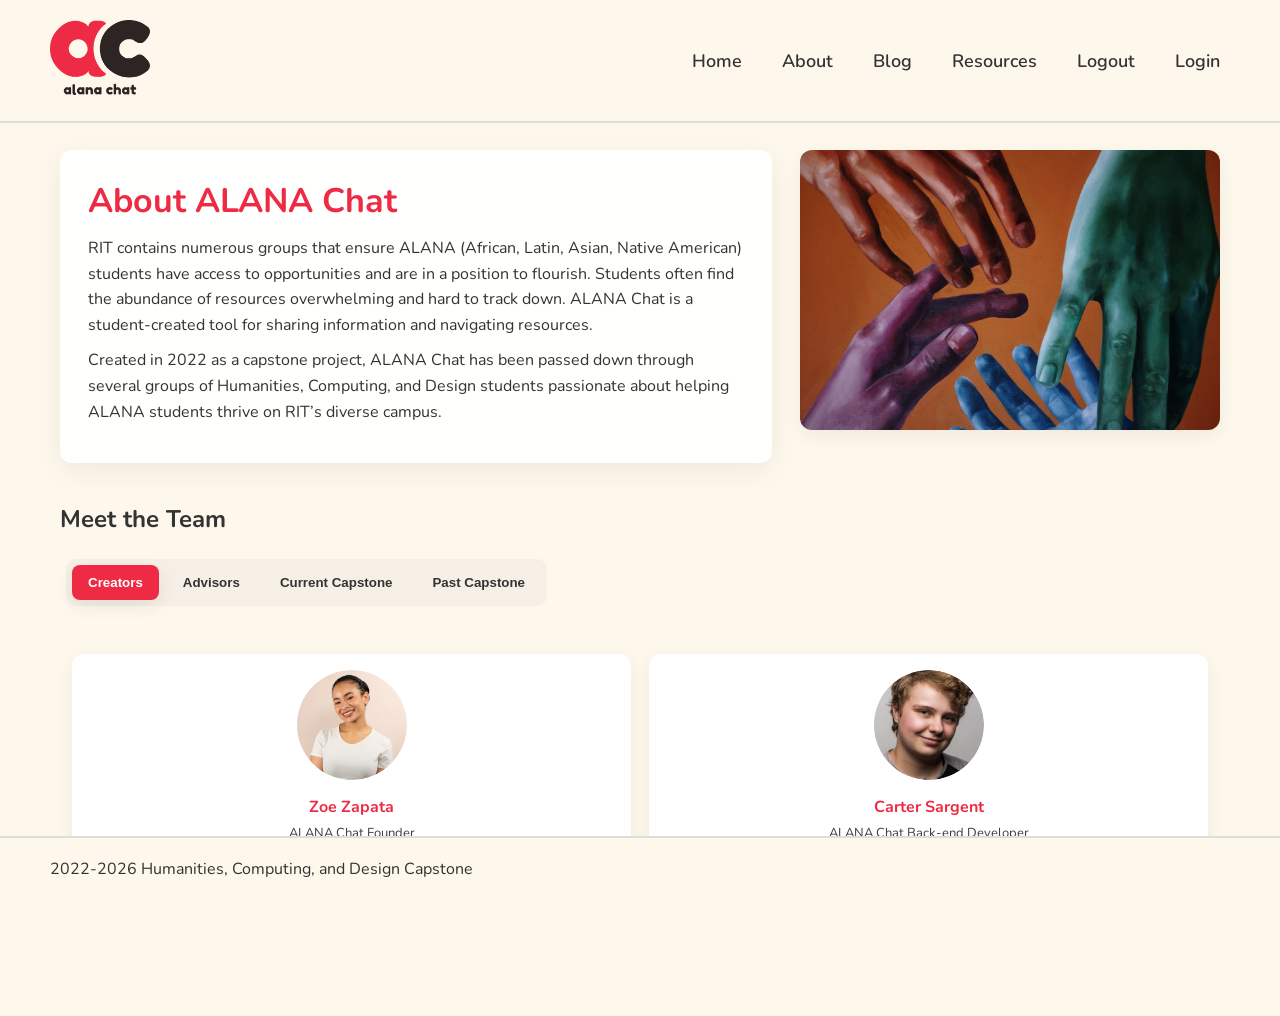
==== commit 79474879: "updated the past and current capstone photos and roles" ====
--- a/about.html
+++ b/about.html
@@ -122,6 +122,25 @@
             <div class="team-group">
               <div class="cards-grid">
                 <article class="profile-card">
+                  <img src="assets/img/ian.png" alt="Ian Torres" />
+                  <h4>Ian Torres</h4>
+                  <p class="role">Capstone 26' — Back-end Developer/Project Manager</p>
+                </article>
+
+                <article class="profile-card">
+                  <img src="assets/img/alijah.jpg" alt="Alijah Hedley" />
+                  <h4>Alijah Hedley</h4>
+                  <p class="role">Capstone 26' — Front-end Developer/Project Manager</p>
+                </article>
+              </div>
+            </div>
+          </div>
+
+          <!-- Past Capstone -->
+          <div id="tab-past" class="tab-panel" role="tabpanel" hidden>
+            <div class="team-group">
+              <div class="cards-grid">
+                <article class="profile-card">
                   <img src="assets/img/grace.png" alt="Grace Ledford" />
                   <h4>Grace Ledford</h4>
                   <p class="role">Capstone 25' — Marketing</p>
@@ -150,14 +169,7 @@
                   <h4>Sushant Pulipati</h4>
                   <p class="role">Capstone 25' — Back-end/Front-end Developer</p>
                 </article>
-              </div>
-            </div>
-          </div>
-
-          <!-- Past Capstone -->
-          <div id="tab-past" class="tab-panel" role="tabpanel" hidden>
-            <div class="team-group">
-              <div class="cards-grid">
+
                 <article class="profile-card">
                   <img src="assets/img/chiny.png" alt="Chiny Okonkwo" />
                   <h4>Chiny Okonkwo</h4>
